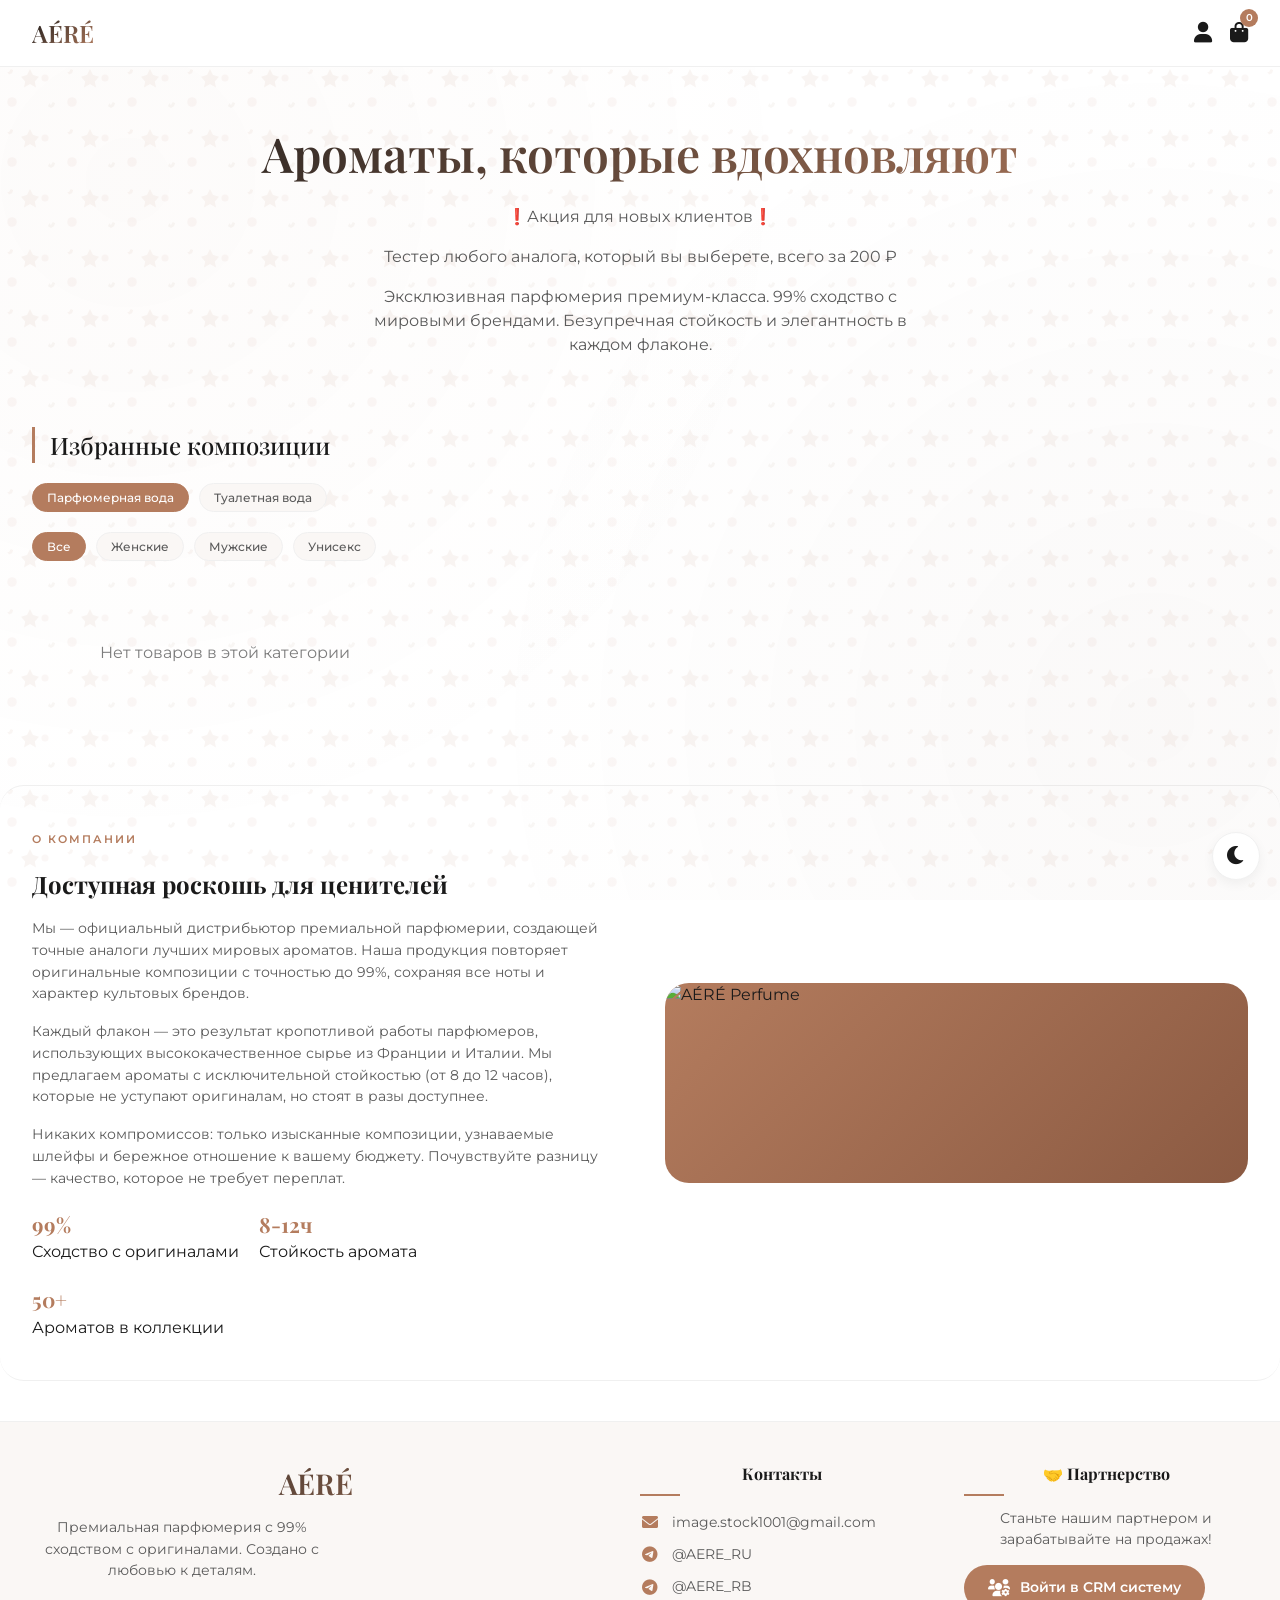
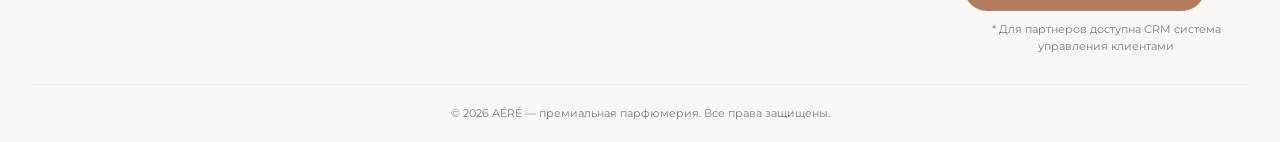
==== index.html @ d22aba27 "Add files via upload" ====
<!DOCTYPE html>
<html lang="ru">
<head>
    <meta charset="UTF-8">
    <meta name="viewport" content="width=device-width, initial-scale=1.0, maximum-scale=1.0, user-scalable=no, viewport-fit=cover">
    <title>AÉRÉ | Минималистичная парфюмерия</title>
    <!-- Google Fonts -->
    <link href="https://fonts.googleapis.com/css2?family=Inter:opsz,wght@14..32,300;14..32,400;14..32,500;14..32,600;14..32,700&display=swap" rel="stylesheet">
    <link href="https://fonts.googleapis.com/css2?family=Montserrat:wght@300;400;500;600;700&family=Playfair+Display:wght@400;500;600;700;800&display=swap" rel="stylesheet">
    <!-- Font Awesome 6 -->
    <link rel="stylesheet" href="https://cdnjs.cloudflare.com/ajax/libs/font-awesome/6.0.0-beta3/css/all.min.css">
    <!-- Подключаем CSS -->
    <link rel="stylesheet" href="style.css">
</head>
<body>

<!-- Кнопка переключения темы -->
<button class="theme-toggle" id="themeToggle" aria-label="Переключить тему">
    <i class="fas fa-moon"></i>
    <i class="fas fa-sun"></i>
</button>

<header>
    <div class="container">
        <div class="navbar">
            <div class="logo">AÉRÉ</div>
            <div class="header-actions">
                <div class="account-icon" id="accountIcon">
                    <i class="fas fa-user"></i>
                    <span class="notification-badge" id="notificationBadge" style="display: none;">0</span>
                </div>
                <div class="cart-icon" id="cartIcon">
                    <i class="fas fa-shopping-bag"></i>
                    <span class="cart-count" id="cartCount">0</span>
                </div>
            </div>
        </div>
    </div>
</header>

<main>
    <div class="container">
        <div class="hero">
            <h1>Ароматы, которые вдохновляют</h1>
            <p>❗️Акция для новых клиентов❗️</p>
            <p>Тестер любого аналога, который вы выберете, всего за 200 ₽</p>
            <p>Эксклюзивная парфюмерия премиум-класса. 99% сходство с мировыми брендами. Безупречная стойкость и элегантность в каждом флаконе.</p>
        </div>

        <div class="section-title">Избранные композиции</div>

        <div class="tabs-container">
            <button class="tab-btn active" data-type="parfum">Парфюмерная вода</button>
            <button class="tab-btn" data-type="eau">Туалетная вода</button>
        </div>

        <div class="gender-tabs-container" id="genderTabsContainer">
            <button class="gender-tab-btn active" data-gender="all">Все</button>
            <button class="gender-tab-btn" data-gender="female">Женские</button>
            <button class="gender-tab-btn" data-gender="male">Мужские</button>
            <button class="gender-tab-btn" data-gender="unisex">Унисекс</button>
        </div>

        <!-- Индикатор загрузки -->
        <div id="loadingIndicator" style="text-align: center; padding: 40px; color: var(--text-muted);">
            <i class="fas fa-spinner fa-spin"></i> Загрузка данных...
        </div>

        <div class="products-grid" id="productsGrid" style="display: none;"></div>
    </div>
</main>

<!-- Секция "О нас" -->
<section class="about-section" id="aboutSection">
    <div class="container">
        <div class="about-grid">
            <div class="about-text">
                <span class="about-tag">О компании</span>
                <h2>Доступная роскошь для ценителей</h2>
                <p>Мы — официальный дистрибьютор премиальной парфюмерии, создающей точные аналоги лучших мировых ароматов. Наша продукция повторяет оригинальные композиции с точностью до 99%, сохраняя все ноты и характер культовых брендов.</p>
                <p>Каждый флакон — это результат кропотливой работы парфюмеров, использующих высококачественное сырье из Франции и Италии. Мы предлагаем ароматы с исключительной стойкостью (от 8 до 12 часов), которые не уступают оригиналам, но стоят в разы доступнее.</p>
                <p>Никаких компромиссов: только изысканные композиции, узнаваемые шлейфы и бережное отношение к вашему бюджету. Почувствуйте разницу — качество, которое не требует переплат.</p>
                <div class="about-stats">
                    <div><strong>99%</strong><span>Сходство с оригиналами</span></div>
                    <div><strong>8-12ч</strong><span>Стойкость аромата</span></div>
                    <div><strong>50+</strong><span>Ароматов в коллекции</span></div>
                </div>
            </div>
            <div class="about-image">
                <img src="https://i.ibb.co/jZDGNg98/photo-2026-06-20-11-38-20.jpg" alt="AÉRÉ Perfume" style="width: 100%; height: 100%; object-fit: cover; border-radius: 24px;">
            </div>
        </div>
    </div>
</section>

<!-- ===== ОБНОВЛЕННЫЙ ФУТЕР ===== -->
<footer>
    <div class="container">
        <div class="footer-content">
            <!-- Бренд -->
            <div class="footer-brand">
                <div class="footer-logo">AÉRÉ</div>
                <p class="footer-description">Премиальная парфюмерия с 99% сходством с оригиналами. Создано с любовью к деталям.</p>
            </div>
            
            <!-- Контакты -->
            <div class="footer-contacts">
                <h4>Контакты</h4>
                <div class="contact-item">
                    <i class="fas fa-envelope"></i>
                    <a href="mailto:image.stock1001@gmail.com">image.stock1001@gmail.com</a>
                </div>
                <div class="contact-item">
                    <i class="fab fa-telegram"></i>
                    <a href="https://t.me/AERE_RU" target="_blank">@AERE_RU</a>
                </div>
                <div class="contact-item">
                    <i class="fab fa-telegram"></i>
                    <a href="https://t.me/AERE_RB" target="_blank">@AERE_RB</a>
                </div>
            </div>
            
            <!-- Партнерство (вместо Поддержки) -->
            <div class="footer-partnership">
                <h4>🤝 Партнерство</h4>
                <p class="partnership-desc">
                    Станьте нашим партнером и зарабатывайте на продажах!
                </p>
                <a href="crm.html" class="partnership-link" target="_blank">
                    <i class="fas fa-users-cog"></i> Войти в CRM систему
                </a>
                <p class="partnership-note">
                    * Для партнеров доступна CRM система управления клиентами
                </p>
            </div>
        </div>
        
        <div class="footer-bottom">
            <p>© 2026 AÉRÉ — премиальная парфюмерия. Все права защищены.</p>
        </div>
    </div>
</footer>

<!-- Корзина -->
<div class="cart-overlay" id="cartOverlay"></div>
<div class="cart-sidebar" id="cartSidebar">
    <div class="cart-header">
        <h3>Корзина</h3>
        <div class="close-cart" id="closeCartBtn">&times;</div>
    </div>
    <div class="cart-items" id="cartItemsContainer">
        <div class="empty-cart-msg">Ваша корзина пуста</div>
    </div>
    <div class="cart-total" id="cartTotalBlock">
        <span>Итого</span>
        <span id="cartTotalPrice">0 ₽</span>
    </div>
    <button class="checkout-btn" id="checkoutBtn">Оформить заказ</button>
</div>

<!-- Личный кабинет -->
<div class="account-overlay" id="accountOverlay"></div>
<div class="account-sidebar" id="accountSidebar">
    <div class="account-header">
        <h3>Личный кабинет</h3>
        <div class="close-account" id="closeAccountBtn">&times;</div>
    </div>
    <div class="account-content" id="accountContent">
        <div id="loginForm" class="account-form">
            <div class="account-avatar">
                <i class="fas fa-user-circle"></i>
            </div>
            <h4>Вход в аккаунт</h4>
            <input type="email" id="loginEmail" placeholder="Email" class="account-input">
            <input type="password" id="loginPassword" placeholder="Пароль" class="account-input">
            <button id="doLoginBtn" class="account-btn">Войти</button>
            <p class="account-switch">Нет аккаунта? <a href="#" id="showRegister">Зарегистрироваться</a></p>
        </div>
        
        <div id="registerForm" class="account-form hidden">
            <div class="account-avatar">
                <i class="fas fa-user-plus"></i>
            </div>
            <h4>Регистрация</h4>
            <input type="text" id="regName" placeholder="Имя" class="account-input">
            <input type="email" id="regEmail" placeholder="Email" class="account-input">
            <input type="text" id="regTelegram" placeholder="Ник в Telegram (например: @username)" class="account-input">
            <input type="password" id="regPassword" placeholder="Пароль" class="account-input">
            <input type="password" id="regConfirm" placeholder="Повторите пароль" class="account-input">
            <button id="doRegisterBtn" class="account-btn">Зарегистрироваться</button>
            <p class="account-switch">Уже есть аккаунт? <a href="#" id="showLogin">Войти</a></p>
        </div>
        
        <div id="userDashboard" class="user-dashboard hidden">
            <div class="account-avatar">
                <i class="fas fa-user-circle"></i>
            </div>
            <h4 id="userNameDisplay">Пользователь</h4>
            <p id="userEmailDisplay"></p>
            <p id="userTelegramDisplay" style="text-align:center;color:var(--text-muted);font-size:0.85rem;"></p>
            
            <div class="notifications-section">
                <div class="notifications-header">
                    <h5><i class="fas fa-bell"></i> Уведомления</h5>
                    <button id="markAllReadBtn" class="mark-read-btn">Прочитать все</button>
                </div>
                <div id="notificationsList" class="notifications-list">
                    <p class="empty-notifications">Нет уведомлений</p>
                </div>
            </div>
            
            <div class="user-orders">
                <h5>Мои заказы</h5>
                <div id="userOrdersList" class="orders-list">
                    <p class="empty-orders">У вас пока нет заказов</p>
                </div>
            </div>
            <button id="logoutBtn" class="account-btn logout-btn">Выйти</button>
        </div>
        
        <div id="adminPanel" class="admin-panel hidden">
            <div class="admin-header">
                <h4><i class="fas fa-shield-alt"></i> Панель администратора</h4>
            </div>
            <div class="admin-send-notification">
                <h5>Отправить уведомление всем пользователям</h5>
                <input type="text" id="notificationTitle" placeholder="Заголовок" class="account-input">
                <textarea id="notificationMessage" placeholder="Текст уведомления..." class="account-textarea" rows="3"></textarea>
                <button id="sendNotificationBtn" class="account-btn">Отправить уведомление</button>
            </div>
            <div class="admin-stats">
                <h5>Статистика</h5>
                <p>Всего пользователей: <span id="totalUsersCount">0</span></p>
                <p>Всего заказов: <span id="totalOrdersCount">0</span></p>
            </div>
            <button id="adminSyncBtn" class="account-btn" style="background: var(--success-color);">
                <i class="fas fa-sync"></i> Синхронизировать с облаком
            </button>
        </div>
    </div>
</div>

<!-- Модальное окно товара -->
<div id="productModal" class="modal-overlay">
    <div class="modal-container">
        <div class="modal-close">&times;</div>
        <div class="modal-content" id="modalContent"></div>
    </div>
</div>

<!-- Модальное окно заказа -->
<div class="order-modal-overlay" id="orderModalOverlay">
    <div class="order-modal-container">
        <div class="order-modal-header">
            <h3>Оформление заказа</h3>
            <div class="order-modal-close" id="orderModalClose">&times;</div>
        </div>
        <div class="order-modal-body">
            <div class="order-summary" id="orderSummary"></div>
            <form id="orderForm">
                <div class="form-group">
                    <label for="deliveryAddress">Адрес доставки</label>
                    <input type="text" id="deliveryAddress" placeholder="Введите полный адрес доставки" required>
                </div>
                <div class="form-group">
                    <label for="deliveryPhone">Телефон для связи</label>
                    <input type="tel" id="deliveryPhone" placeholder="+7 (XXX) XXX-XX-XX" required>
                </div>
                <div class="form-group">
                    <label for="deliveryComment">Комментарий к заказу</label>
                    <textarea id="deliveryComment" rows="3" placeholder="Дополнительные пожелания..."></textarea>
                </div>
                <button type="submit" class="confirm-order-btn" id="confirmOrderBtn">
                    <i class="fas fa-check"></i> Подтвердить заказ
                </button>
            </form>
        </div>
    </div>
</div>

<div id="toastMsg" class="toast-notify">Товар добавлен</div>

<!-- Подключаем скрипты -->
<script src="jsonbin-api.js"></script>
<script src="script.js"></script>
</body>
</html>
---- style.css ----
/* Импорт элегантных шрифтов */
@import url('https://fonts.googleapis.com/css2?family=Montserrat:wght@300;400;500;600;700&family=Playfair+Display:wght@400;500;600;700;800&display=swap');

:root {
    --bg-primary: #ffffff;
    --bg-secondary: #faf7f5;
    --text-primary: #1a1a1a;
    --text-secondary: #5a5a5a;
    --text-muted: #7c7c7c;
    --border-color: #f0f0f0;
    --border-hover: #e8dfd9;
    --card-bg: #ffffff;
    --header-bg: rgba(255, 255, 255, 0.95);
    --shadow-color: rgba(0, 0, 0, 0.05);
    --shadow-hover: rgba(0, 0, 0, 0.12);
    --accent-color: #b47c5e;
    --accent-dark: #8b5a42;
    --button-bg: #1e1e1e;
    --button-hover: #b47c5e;
    --cart-sidebar-bg: #ffffff;
    --toast-bg: rgba(0, 0, 0, 0.8);
    --overlay-bg: rgba(0, 0, 0, 0.5);
}

[data-theme="dark"] {
    --bg-primary: #121212;
    --bg-secondary: #1e1e1e;
    --text-primary: #f5f5f5;
    --text-secondary: #b0b0b0;
    --text-muted: #9e9e9e;
    --border-color: #2a2a2a;
    --border-hover: #3a3a3a;
    --card-bg: #1e1e1e;
    --header-bg: rgba(18, 18, 18, 0.95);
    --shadow-color: rgba(0, 0, 0, 0.3);
    --shadow-hover: rgba(0, 0, 0, 0.5);
    --accent-color: #d49c7a;
    --accent-dark: #b47c5e;
    --button-bg: #2c2c2c;
    --button-hover: #d49c7a;
    --cart-sidebar-bg: #1e1e1e;
    --toast-bg: rgba(255, 255, 255, 0.9);
    --overlay-bg: rgba(0, 0, 0, 0.7);
}

* {
    margin: 0;
    padding: 0;
    box-sizing: border-box;
    -webkit-tap-highlight-color: transparent; /* Запрет подсветки на iOS */
}

html, body {
    touch-action: pan-y pinch-zoom;
    -webkit-text-size-adjust: 100%;
    -webkit-touch-callout: none;
    -webkit-user-select: none;
    user-select: none;
}

body {
    font-family: 'Montserrat', sans-serif;
    background: var(--bg-primary);
    color: var(--text-primary);
    line-height: 1.5;
    scroll-behavior: smooth;
    position: relative;
    transition: background-color 0.3s ease, color 0.3s ease;
    -webkit-tap-highlight-color: transparent;
}

/* Запрет зума на мобильных */
@media (max-width: 1024px) {
    html, body {
        touch-action: manipulation;
    }
}

/* Для iOS Safari - предотвращает автоматический зум при фокусе на полях ввода */
input, select, textarea, button {
    font-size: 16px;
}

/* Фон с анимацией */
body::before {
    content: '';
    position: fixed;
    top: 0;
    left: 0;
    width: 100%;
    height: 100%;
    pointer-events: none;
    z-index: 0;
    background-image: 
        url('data:image/svg+xml;utf8,<svg xmlns="http://www.w3.org/2000/svg" viewBox="0 0 100 100"><path fill="%23b47c5e" opacity="0.08" d="M50,15 L55,25 L65,28 L58,36 L60,46 L50,40 L40,46 L42,36 L35,28 L45,25 Z"/><circle fill="%23b47c5e" opacity="0.06" cx="75" cy="30" r="6"/><circle fill="%23b47c5e" opacity="0.06" cx="20" cy="70" r="8"/><path fill="%238b5a42" opacity="0.05" d="M85,75 L88,70 L92,72 L90,77 L85,80 L80,77 L82,72 Z"/><path fill="%23b47c5e" opacity="0.07" d="M15,20 L18,15 L22,17 L20,22 L15,24 L12,20 Z"/></svg>'),
        radial-gradient(circle at 10% 20%, rgba(180, 124, 94, 0.03) 0%, transparent 50%),
        radial-gradient(circle at 90% 80%, rgba(107, 62, 44, 0.03) 0%, transparent 50%);
    background-repeat: repeat, no-repeat, no-repeat;
    background-size: 60px 60px, cover, cover;
}

/* Плавающие элементы */
.floating-elements {
    position: fixed;
    top: 0;
    left: 0;
    width: 100%;
    height: 100%;
    pointer-events: none;
    z-index: 0;
    overflow: hidden;
}

.floating-element {
    position: absolute;
    font-size: 24px;
    opacity: 0.12;
    animation: floatAround 20s infinite ease-in-out;
    user-select: none;
    pointer-events: none;
}

@keyframes floatAround {
    0%, 100% { transform: translate(0, 0) rotate(0deg); }
    25% { transform: translate(15px, -15px) rotate(5deg); }
    50% { transform: translate(-10px, -25px) rotate(-3deg); }
    75% { transform: translate(20px, -10px) rotate(4deg); }
}

/* Контейнер */
.container {
    max-width: 1280px;
    margin: 0 auto;
    padding: 0 20px;
    position: relative;
    z-index: 1;
}

/* Кнопка переключения темы */
.theme-toggle {
    position: fixed;
    bottom: 20px;
    right: 20px;
    width: 48px;
    height: 48px;
    border-radius: 50%;
    background: var(--card-bg);
    border: 1px solid var(--border-color);
    cursor: pointer;
    display: flex;
    align-items: center;
    justify-content: center;
    font-size: 1.3rem;
    z-index: 1000;
    transition: all 0.3s ease;
    box-shadow: 0 4px 12px var(--shadow-color);
    color: var(--text-primary);
}

.theme-toggle .fa-sun { display: none; }
[data-theme="dark"] .theme-toggle .fa-moon { display: none; }
[data-theme="dark"] .theme-toggle .fa-sun { display: block; color: #ffd966; }

/* ========== HEADER ========== */
header {
    position: sticky;
    top: 0;
    background: var(--header-bg);
    backdrop-filter: blur(14px);
    z-index: 100;
    border-bottom: 1px solid var(--border-color);
}

.navbar {
    display: flex;
    justify-content: space-between;
    align-items: center;
    padding: 15px 0;
}

.logo {
    font-family: 'Playfair Display', serif;
    font-size: 1.5rem;
    font-weight: 600;
    background: linear-gradient(135deg, var(--text-primary), var(--accent-color));
    background-clip: text;
    -webkit-background-clip: text;
    color: transparent;
    cursor: pointer;
}

.header-actions {
    display: flex;
    gap: 18px;
    align-items: center;
}

.account-icon, .cart-icon {
    position: relative;
    font-size: 1.3rem;
    cursor: pointer;
    color: var(--text-primary);
    transition: transform 0.2s;
}

.notification-badge, .cart-count {
    position: absolute;
    top: -8px;
    right: -10px;
    background: var(--accent-color);
    color: white;
    font-size: 0.6rem;
    font-weight: 600;
    border-radius: 50%;
    width: 18px;
    height: 18px;
    display: flex;
    align-items: center;
    justify-content: center;
}

/* ========== ГЕРОЙ ========== */
.hero {
    padding: 50px 0 40px;
    text-align: center;
}

.hero h1 {
    font-family: 'Playfair Display', serif;
    font-size: 2.2rem;
    font-weight: 600;
    background: linear-gradient(120deg, var(--text-primary), var(--accent-color));
    background-clip: text;
    -webkit-background-clip: text;
    color: transparent;
}

.hero p {
    font-size: 1rem;
    color: var(--text-secondary);
    max-width: 580px;
    margin: 16px auto 0;
    line-height: 1.5;
}

/* ========== КАТАЛОГ ========== */
.section-title {
    font-family: 'Playfair Display', serif;
    font-size: 1.5rem;
    font-weight: 500;
    margin: 30px 0 20px;
    border-left: 3px solid var(--accent-color);
    padding-left: 15px;
}

.tabs-container, .gender-tabs-container {
    display: flex;
    gap: 10px;
    margin-bottom: 20px;
    flex-wrap: wrap;
}

.tab-btn, .gender-tab-btn {
    background: none;
    border: 1px solid var(--border-color);
    font-family: 'Montserrat', sans-serif;
    font-weight: 500;
    font-size: 0.75rem;
    padding: 6px 14px;
    border-radius: 40px;
    cursor: pointer;
    color: var(--text-secondary);
    transition: all 0.2s ease;
    background: var(--bg-secondary);
}

.tab-btn.active, .gender-tab-btn.active {
    background: var(--accent-color);
    border-color: var(--accent-color);
    color: white;
}

/* Сетка товаров */
.products-grid {
    display: grid;
    grid-template-columns: repeat(2, 1fr);
    gap: 16px;
    margin-bottom: 60px;
}

@media (min-width: 768px) {
    .container { padding: 0 32px; }
    .hero h1 { font-size: 3rem; }
    .products-grid { grid-template-columns: repeat(3, 1fr); gap: 28px; }
}

.product-card {
    background: var(--card-bg);
    border-radius: 20px;
    overflow: hidden;
    transition: transform 0.3s ease;
    cursor: pointer;
    box-shadow: 0 4px 12px var(--shadow-color);
    border: 1px solid var(--border-color);
}

.product-img {
    background: var(--bg-secondary);
    height: 180px;
    display: flex;
    align-items: center;
    justify-content: center;
    overflow: hidden;
}

@media (min-width: 768px) {
    .product-img { height: 240px; }
}

.product-img img {
    width: 100%;
    height: 100%;
    object-fit: cover;
}

.product-info {
    padding: 12px;
}

.product-title {
    font-family: 'Playfair Display', serif;
    font-weight: 600;
    font-size: 0.9rem;
    margin-bottom: 4px;
}

.price {
    font-weight: 700;
    font-size: 1rem;
    color: var(--accent-color);
    margin: 8px 0;
}

.add-to-cart {
    background: transparent;
    border: 1px solid var(--border-hover);
    padding: 8px 0;
    width: 100%;
    border-radius: 30px;
    font-size: 0.7rem;
    cursor: pointer;
    transition: all 0.2s ease;
}

.add-to-cart:hover {
    background: var(--accent-color);
    border-color: var(--accent-color);
    color: white;
}

/* ========== МОДАЛЬНОЕ ОКНО ========== */
.modal-overlay {
    position: fixed;
    top: 0;
    left: 0;
    width: 100%;
    height: 100%;
    background: rgba(0, 0, 0, 0.9);
    z-index: 2000;
    display: flex;
    align-items: center;
    justify-content: center;
    visibility: hidden;
    opacity: 0;
    transition: all 0.3s ease;
}

.modal-overlay.active {
    visibility: visible;
    opacity: 1;
}

.modal-container {
    background: var(--card-bg);
    width: 100%;
    height: 100%;
    position: relative;
    overflow-y: auto;
}

@media (min-width: 768px) {
    .modal-container {
        width: 90%;
        max-width: 900px;
        height: auto;
        max-height: 85vh;
        border-radius: 28px;
        overflow: hidden;
    }
}

.modal-close {
    position: fixed;
    top: 16px;
    right: 16px;
    width: 44px;
    height: 44px;
    border-radius: 50%;
    background: rgba(0, 0, 0, 0.6);
    display: flex;
    align-items: center;
    justify-content: center;
    font-size: 1.8rem;
    cursor: pointer;
    color: white;
    z-index: 2001;
    border: none;
}

@media (min-width: 768px) {
    .modal-close {
        position: absolute;
    }
}

.modal-content {
    display: flex;
    flex-direction: column;
}

@media (min-width: 768px) {
    .modal-content {
        flex-direction: row;
    }
}

.modal-image {
    width: 100%;
    height: 300px;
    background: linear-gradient(135deg, #2a2a2a, #1a1a1a);
    overflow: hidden;
    flex-shrink: 0;
}

@media (min-width: 768px) {
    .modal-image {
        width: 45%;
        height: auto;
        min-height: 400px;
    }
}

.modal-image img {
    width: 100%;
    height: 100%;
    object-fit: cover;
}

.modal-info {
    padding: 24px 20px 30px;
    background: var(--card-bg);
}

@media (min-width: 768px) {
    .modal-info {
        width: 55%;
        padding: 28px;
        overflow-y: auto;
        max-height: 85vh;
    }
}

.modal-info h2 {
    font-family: 'Playfair Display', serif;
    font-size: 1.5rem;
    margin-bottom: 8px;
}

.modal-type {
    display: inline-block;
    background: var(--accent-color);
    color: white;
    padding: 4px 14px;
    border-radius: 30px;
    font-size: 0.65rem;
    font-weight: 600;
    margin-bottom: 16px;
}

.modal-desc-full {
    color: var(--text-secondary);
    line-height: 1.5;
    margin-bottom: 20px;
    font-size: 0.85rem;
}

.modal-details {
    border-top: 1px solid var(--border-color);
    border-bottom: 1px solid var(--border-color);
    padding: 14px 0;
    margin: 16px 0;
    display: flex;
    gap: 16px;
    flex-wrap: wrap;
}

.modal-details div {
    flex: 1;
}

.modal-details span {
    display: block;
    font-size: 0.6rem;
    color: var(--text-muted);
    text-transform: uppercase;
}

.modal-details strong {
    font-size: 0.85rem;
    color: var(--text-primary);
}

/* Пирамида ароматов */
.modal-notes {
    margin: 20px 0;
    background: var(--bg-secondary);
    border-radius: 16px;
    overflow: hidden;
    border: 1px solid var(--border-color);
}

.notes-title {
    background: linear-gradient(135deg, var(--accent-color) 0%, var(--accent-dark) 100%);
    padding: 10px 16px;
}

.notes-title span {
    font-weight: 600;
    font-size: 0.7rem;
    text-transform: uppercase;
    color: white;
}

.notes-pyramid {
    padding: 16px;
    display: flex;
    flex-direction: column;
    gap: 14px;
}

.note-tier {
    display: flex;
    flex-direction: column;
    gap: 8px;
}

@media (min-width: 480px) {
    .note-tier {
        flex-direction: row;
        align-items: center;
    }
}

.note-badge {
    min-width: 80px;
    padding: 4px 10px;
    border-radius: 30px;
    font-size: 0.6rem;
    font-weight: 600;
    text-align: center;
}

.note-badge.top {
    background: rgba(180, 124, 94, 0.15);
    color: var(--accent-color);
    border-left: 3px solid #e8a87c;
}

.note-badge.heart {
    background: rgba(180, 124, 94, 0.15);
    color: var(--accent-color);
    border-left: 3px solid #d49c7a;
}

.note-badge.base {
    background: rgba(180, 124, 94, 0.15);
    color: var(--accent-color);
    border-left: 3px solid #8b5a42;
}

.note-list {
    display: flex;
    flex-wrap: wrap;
    gap: 6px;
}

.note-item {
    background: var(--card-bg);
    padding: 4px 12px;
    border-radius: 25px;
    font-size: 0.7rem;
    color: var(--text-primary);
    border: 1px solid var(--border-color);
}

/* ЦЕНА И КНОПКА - В НАЧАЛЕ ОПИСАНИЯ */
.modal-price {
    font-size: 1.6rem;
    font-weight: bold;
    color: var(--accent-color);
    margin: 20px 0 16px;
    text-align: center;
    padding: 12px;
    background: var(--bg-secondary);
    border-radius: 16px;
}

.modal-add-btn {
    background: var(--accent-color);
    color: white;
    border: none;
    padding: 16px 20px;
    border-radius: 40px;
    font-weight: 700;
    cursor: pointer;
    width: 100%;
    font-size: 1rem;
    display: flex;
    align-items: center;
    justify-content: center;
    gap: 10px;
    margin-bottom: 20px;
    transition: all 0.2s ease;
}

.modal-add-btn:active {
    transform: scale(0.97);
}

/* ========== ЛИЧНЫЙ КАБИНЕТ ========== */
.account-overlay {
    position: fixed;
    top: 0;
    left: 0;
    width: 100%;
    height: 100%;
    background: var(--overlay-bg);
    backdrop-filter: blur(4px);
    z-index: 200;
    visibility: hidden;
    opacity: 0;
    transition: all 0.2s ease;
}

.account-overlay.active {
    visibility: visible;
    opacity: 1;
}

.account-sidebar {
    position: fixed;
    top: 0;
    right: 0;
    width: 100%;
    height: 100%;
    background: var(--cart-sidebar-bg);
    z-index: 201;
    padding: 24px 20px;
    display: flex;
    flex-direction: column;
    transform: translateX(100%);
    transition: transform 0.3s ease;
}

@media (min-width: 480px) {
    .account-sidebar {
        width: 400px;
    }
}

.account-sidebar.open {
    transform: translateX(0);
}

.account-header {
    display: flex;
    justify-content: space-between;
    align-items: center;
    border-bottom: 1px solid var(--border-color);
    padding-bottom: 16px;
    margin-bottom: 24px;
}

.account-header h3 {
    font-family: 'Playfair Display', serif;
    font-size: 1.4rem;
    color: var(--text-primary);
}

.close-account {
    font-size: 1.8rem;
    cursor: pointer;
    color: var(--text-muted);
    line-height: 1;
}

.close-account:hover {
    color: var(--accent-color);
}

.account-content {
    flex: 1;
    overflow-y: auto;
}

/* Формы */
.account-form {
    display: flex;
    flex-direction: column;
    gap: 16px;
}

.account-avatar {
    text-align: center;
    font-size: 4rem;
    color: var(--accent-color);
    margin-bottom: 8px;
}

.account-form h4 {
    text-align: center;
    font-family: 'Playfair Display', serif;
    font-size: 1.3rem;
    color: var(--text-primary);
    margin-bottom: 8px;
}

.account-input {
    background: var(--bg-secondary);
    border: 1px solid var(--border-color);
    border-radius: 12px;
    padding: 14px 16px;
    font-family: 'Montserrat', sans-serif;
    font-size: 0.9rem;
    color: var(--text-primary);
    transition: all 0.2s;
    width: 100%;
}

.account-input:focus {
    outline: none;
    border-color: var(--accent-color);
}

.account-btn {
    background: var(--button-bg);
    color: white;
    border: none;
    padding: 14px;
    border-radius: 40px;
    font-weight: 600;
    font-size: 0.95rem;
    cursor: pointer;
    transition: background 0.25s;
    margin-top: 8px;
    width: 100%;
}

.account-btn:hover {
    background: var(--accent-color);
}

.account-switch {
    text-align: center;
    font-size: 0.85rem;
    color: var(--text-muted);
    margin-top: 16px;
}

.account-switch a {
    color: var(--accent-color);
    text-decoration: none;
    cursor: pointer;
}

/* Панель пользователя */
.user-dashboard {
    display: flex;
    flex-direction: column;
    gap: 20px;
}

.user-dashboard h4 {
    font-family: 'Playfair Display', serif;
    font-size: 1.2rem;
    color: var(--text-primary);
    text-align: center;
}

.user-dashboard #userEmailDisplay {
    text-align: center;
    color: var(--text-muted);
    font-size: 0.85rem;
}

/* Уведомления */
.notifications-section {
    margin: 16px 0;
    border-top: 1px solid var(--border-color);
    padding-top: 16px;
}

.notifications-header {
    display: flex;
    justify-content: space-between;
    align-items: center;
    margin-bottom: 12px;
}

.notifications-header h5 {
    font-weight: 600;
    font-size: 0.9rem;
    color: var(--text-primary);
}

.mark-read-btn {
    background: none;
    border: none;
    font-size: 0.7rem;
    color: var(--accent-color);
    cursor: pointer;
}

.notifications-list {
    max-height: 200px;
    overflow-y: auto;
}

.notification-item {
    background: var(--bg-secondary);
    border-radius: 12px;
    padding: 10px;
    margin-bottom: 8px;
    border-left: 3px solid var(--accent-color);
}

.notification-item.unread {
    background: rgba(180, 124, 94, 0.1);
    border-left-color: #e74c3c;
}

.notification-title {
    font-weight: 600;
    font-size: 0.8rem;
    margin-bottom: 4px;
    display: flex;
    justify-content: space-between;
}

.notification-date {
    font-size: 0.6rem;
    color: var(--text-muted);
}

.notification-message {
    font-size: 0.75rem;
    color: var(--text-secondary);
}

/* Заказы */
.user-orders {
    margin-top: 16px;
    border-top: 1px solid var(--border-color);
    padding-top: 16px;
}

.user-orders h5 {
    font-weight: 600;
    font-size: 0.9rem;
    margin-bottom: 12px;
}

.orders-list {
    max-height: 200px;
    overflow-y: auto;
}

.order-item {
    background: var(--bg-secondary);
    border-radius: 12px;
    padding: 10px;
    margin-bottom: 8px;
    border: 1px solid var(--border-color);
}

.order-item p {
    font-size: 0.75rem;
    margin-bottom: 4px;
}

.order-total {
    font-weight: 600;
    color: var(--accent-color);
    margin-top: 6px;
}

.logout-btn {
    background: transparent;
    border: 1.5px solid var(--border-hover);
    color: var(--text-primary);
    margin-top: 16px;
}

.logout-btn:hover {
    background: var(--accent-color);
    border-color: var(--accent-color);
    color: white;
}

/* Админ панель */
.admin-panel {
    margin-top: 20px;
    padding-top: 20px;
    border-top: 2px solid var(--accent-color);
}

.admin-header h4 {
    font-family: 'Playfair Display', serif;
    color: var(--accent-color);
    margin-bottom: 16px;
    text-align: center;
    font-size: 1rem;
}

.account-textarea {
    background: var(--bg-secondary);
    border: 1px solid var(--border-color);
    border-radius: 12px;
    padding: 12px;
    font-family: 'Montserrat', sans-serif;
    font-size: 0.85rem;
    color: var(--text-primary);
    width: 100%;
    resize: vertical;
    margin-bottom: 12px;
}

.admin-stats {
    margin-top: 16px;
    padding: 12px;
    background: var(--bg-secondary);
    border-radius: 16px;
}

.admin-stats p {
    font-size: 0.8rem;
    margin-bottom: 6px;
}

.admin-stats span {
    font-weight: 600;
    color: var(--accent-color);
}

/* Управление товарами */
.product-management {
    margin-top: 20px;
    padding-top: 16px;
    border-top: 1px solid var(--border-color);
}

.product-management h5 {
    font-size: 0.9rem;
    margin-bottom: 12px;
    display: flex;
    align-items: center;
    gap: 8px;
}

.product-form {
    background: var(--bg-secondary);
    padding: 16px;
    border-radius: 16px;
    margin-bottom: 16px;
}

.product-form .account-input,
.product-form .account-textarea {
    margin-bottom: 10px;
}

.product-form-buttons {
    display: flex;
    gap: 10px;
}

.admin-products-list {
    max-height: 300px;
    overflow-y: auto;
}

.admin-product-item {
    display: flex;
    justify-content: space-between;
    align-items: center;
    padding: 10px;
    background: var(--bg-secondary);
    border-radius: 12px;
    margin-bottom: 8px;
}

.admin-product-info strong {
    font-size: 0.8rem;
    display: block;
}

.admin-product-info span {
    font-size: 0.7rem;
    color: var(--accent-color);
}

.admin-product-actions {
    display: flex;
    gap: 8px;
}

.admin-product-actions button {
    background: none;
    border: none;
    font-size: 1rem;
    cursor: pointer;
    padding: 6px;
}

.edit-product-btn { color: var(--accent-color); }
.delete-product-btn { color: #e74c3c; }

/* Корзина */
.cart-overlay {
    position: fixed;
    top: 0;
    left: 0;
    width: 100%;
    height: 100%;
    background: var(--overlay-bg);
    backdrop-filter: blur(4px);
    z-index: 200;
    visibility: hidden;
    opacity: 0;
    transition: all 0.2s ease;
}

.cart-overlay.active {
    visibility: visible;
    opacity: 1;
}

.cart-sidebar {
    position: fixed;
    top: 0;
    right: 0;
    width: 100%;
    height: 100%;
    background: var(--cart-sidebar-bg);
    z-index: 201;
    padding: 24px 20px;
    display: flex;
    flex-direction: column;
    transform: translateX(100%);
    transition: transform 0.3s ease;
}

@media (min-width: 480px) {
    .cart-sidebar {
        width: 400px;
    }
}

.cart-sidebar.open {
    transform: translateX(0);
}

.cart-header {
    display: flex;
    justify-content: space-between;
    align-items: center;
    border-bottom: 1px solid var(--border-color);
    padding-bottom: 16px;
    margin-bottom: 20px;
}

.cart-header h3 {
    font-family: 'Playfair Display', serif;
    font-size: 1.3rem;
}

.close-cart {
    font-size: 1.6rem;
    cursor: pointer;
    color: var(--text-muted);
}

.cart-items {
    flex: 1;
    overflow-y: auto;
}

.cart-item {
    display: flex;
    justify-content: space-between;
    align-items: center;
    padding: 12px 0;
    border-bottom: 1px solid var(--border-color);
    gap: 10px;
    flex-wrap: wrap;
}

.cart-item-info h4 {
    font-size: 0.85rem;
}

.cart-item-actions {
    display: flex;
    align-items: center;
    gap: 12px;
}

.cart-total {
    border-top: 1px solid var(--border-color);
    padding-top: 16px;
    font-weight: 600;
    font-size: 1.1rem;
    display: flex;
    justify-content: space-between;
}

.checkout-btn {
    background: var(--button-bg);
    color: white;
    border: none;
    padding: 14px;
    width: 100%;
    border-radius: 40px;
    font-weight: 600;
    font-size: 0.9rem;
    cursor: pointer;
    margin-top: 16px;
}

/* Секция "О нас" */
.about-section {
    background: var(--card-bg);
    border-radius: 24px;
    padding: 40px 0;
    margin: 40px 0;
    border-top: 1px solid var(--border-color);
    border-bottom: 1px solid var(--border-color);
}

.about-grid {
    display: flex;
    flex-direction: column;
    gap: 30px;
}

@media (min-width: 768px) {
    .about-grid {
        flex-direction: row;
        gap: 50px;
        align-items: center;
    }
    .about-text, .about-image { flex: 1; }
}

.about-tag {
    font-size: 0.7rem;
    letter-spacing: 2px;
    text-transform: uppercase;
    color: var(--accent-color);
    font-weight: 600;
}

.about-text h2 {
    font-family: 'Playfair Display', serif;
    font-size: 1.5rem;
    margin: 16px 0;
}

.about-text p {
    color: var(--text-secondary);
    line-height: 1.6;
    margin-bottom: 16px;
    font-size: 0.85rem;
}

.about-stats {
    display: flex;
    gap: 20px;
    margin-top: 20px;
    flex-wrap: wrap;
}

.about-stats strong {
    display: block;
    font-size: 1.3rem;
    font-family: 'Playfair Display', serif;
    color: var(--accent-color);
}

.about-image {
    background: linear-gradient(135deg, var(--accent-color) 0%, var(--accent-dark) 100%);
    border-radius: 24px;
    height: 200px;
    display: flex;
    align-items: center;
    justify-content: center;
    overflow: hidden;
}

.about-image img {
    width: 100%;
    height: 100%;
    object-fit: cover;
    border-radius: 24px;
}

/* Toast */
.toast-notify {
    position: fixed;
    bottom: 80px;
    left: 50%;
    transform: translateX(-50%) scale(0.9);
    background: var(--toast-bg);
    color: var(--text-primary);
    padding: 10px 20px;
    border-radius: 40px;
    font-size: 0.8rem;
    font-weight: 500;
    backdrop-filter: blur(8px);
    z-index: 300;
    opacity: 0;
    transition: all 0.2s ease;
    text-align: center;
    white-space: nowrap;
}

@media (max-width: 480px) {
    .toast-notify {
        white-space: normal;
        max-width: 80%;
    }
}

.toast-notify.show {
    opacity: 1;
    transform: translateX(-50%) scale(1);
}

/* Footer */
footer {
    text-align: center;
    padding: 30px 0 20px;
    color: var(--text-muted);
    font-size: 0.7rem;
    border-top: 1px solid var(--border-color);
}

/* Утилиты */
.hidden { display: none; }

/* Скролл */
::-webkit-scrollbar { width: 4px; }
::-webkit-scrollbar-track { background: var(--bg-secondary); }
::-webkit-scrollbar-thumb { background: var(--accent-color); border-radius: 4px; }

/* ========== МОДАЛЬНОЕ ОКНО ЗАКАЗА ========== */
.order-modal-overlay {
    position: fixed;
    top: 0;
    left: 0;
    width: 100%;
    height: 100%;
    background: rgba(0, 0, 0, 0.7);
    backdrop-filter: blur(8px);
    z-index: 3000;
    display: flex;
    align-items: center;
    justify-content: center;
    visibility: hidden;
    opacity: 0;
    transition: all 0.3s ease;
}

.order-modal-overlay.active {
    visibility: visible;
    opacity: 1;
}

.order-modal-container {
    background: var(--card-bg);
    border-radius: 24px;
    width: 90%;
    max-width: 500px;
    max-height: 90vh;
    overflow-y: auto;
    padding: 30px;
    position: relative;
    transform: scale(0.95);
    transition: transform 0.3s ease;
}

.order-modal-overlay.active .order-modal-container {
    transform: scale(1);
}

.order-modal-header {
    display: flex;
    justify-content: space-between;
    align-items: center;
    margin-bottom: 20px;
    border-bottom: 1px solid var(--border-color);
    padding-bottom: 15px;
}

.order-modal-header h3 {
    font-family: 'Playfair Display', serif;
    font-size: 1.4rem;
    color: var(--text-primary);
}

.order-modal-close {
    font-size: 1.8rem;
    cursor: pointer;
    color: var(--text-muted);
    transition: color 0.2s;
}

.order-modal-close:hover {
    color: var(--accent-color);
}

.order-summary {
    background: var(--bg-secondary);
    border-radius: 16px;
    padding: 16px;
    margin-bottom: 20px;
}

.order-summary h4 {
    font-size: 0.9rem;
    margin-bottom: 12px;
    color: var(--text-secondary);
}

.order-summary-items {
    max-height: 150px;
    overflow-y: auto;
}

.order-summary-item {
    display: flex;
    justify-content: space-between;
    padding: 6px 0;
    font-size: 0.85rem;
    border-bottom: 1px solid var(--border-color);
}

.order-summary-item:last-child {
    border-bottom: none;
}

.order-summary-total {
    display: flex;
    justify-content: space-between;
    padding-top: 12px;
    margin-top: 12px;
    border-top: 2px solid var(--border-color);
    font-weight: 700;
    font-size: 1.1rem;
    color: var(--accent-color);
}

.form-group {
    margin-bottom: 16px;
}

.form-group label {
    display: block;
    font-size: 0.85rem;
    font-weight: 600;
    margin-bottom: 6px;
    color: var(--text-secondary);
}

.form-group input,
.form-group textarea {
    width: 100%;
    padding: 12px 16px;
    border: 1px solid var(--border-color);
    border-radius: 12px;
    background: var(--bg-secondary);
    color: var(--text-primary);
    font-family: 'Montserrat', sans-serif;
    font-size: 0.9rem;
    transition: border-color 0.2s;
}

.form-group input:focus,
.form-group textarea:focus {
    outline: none;
    border-color: var(--accent-color);
}

.form-group textarea {
    resize: vertical;
    min-height: 80px;
}

.confirm-order-btn {
    width: 100%;
    padding: 16px;
    background: var(--accent-color);
    color: white;
    border: none;
    border-radius: 40px;
    font-weight: 700;
    font-size: 1rem;
    cursor: pointer;
    transition: all 0.2s;
    display: flex;
    align-items: center;
    justify-content: center;
    gap: 10px;
}

.confirm-order-btn:hover {
    background: var(--accent-dark);
    transform: translateY(-2px);
    box-shadow: 0 4px 15px rgba(180, 124, 94, 0.3);
}

.confirm-order-btn:active {
    transform: translateY(0);
}

.confirm-order-btn:disabled {
    opacity: 0.6;
    cursor: not-allowed;
    transform: none;
}

/* Анимация загрузки */
.loading-spinner {
    display: inline-block;
    width: 20px;
    height: 20px;
    border: 2px solid rgba(255,255,255,0.3);
    border-radius: 50%;
    border-top-color: white;
    animation: spin 0.8s linear infinite;
}

@keyframes spin {
    to { transform: rotate(360deg); }
}

@media (max-width: 480px) {
    .order-modal-container {
        padding: 20px;
        width: 95%;
    }
}

/* ========== ОБНОВЛЕННЫЙ ФУТЕР ========== */
footer {
    background: var(--bg-secondary);
    border-top: 1px solid var(--border-color);
    padding: 40px 0 20px;
    margin-top: 40px;
}

.footer-content {
    display: grid;
    grid-template-columns: 1fr;
    gap: 30px;
    margin-bottom: 30px;
}

@media (min-width: 768px) {
    .footer-content {
        grid-template-columns: 2fr 1fr 1fr;
        gap: 40px;
    }
}

.footer-logo {
    font-family: 'Playfair Display', serif;
    font-size: 1.8rem;
    font-weight: 600;
    background: linear-gradient(135deg, var(--text-primary), var(--accent-color));
    background-clip: text;
    -webkit-background-clip: text;
    color: transparent;
    margin-bottom: 12px;
}

.footer-description {
    color: var(--text-secondary);
    font-size: 0.85rem;
    line-height: 1.6;
    max-width: 300px;
}

.footer-contacts h4,
.footer-social h4 {
    font-family: 'Playfair Display', serif;
    font-size: 1rem;
    color: var(--text-primary);
    margin-bottom: 16px;
    position: relative;
    padding-bottom: 10px;
}

.footer-contacts h4::after,
.footer-social h4::after {
    content: '';
    position: absolute;
    bottom: 0;
    left: 0;
    width: 40px;
    height: 2px;
    background: var(--accent-color);
}

.contact-item {
    display: flex;
    align-items: center;
    gap: 12px;
    margin-bottom: 12px;
    color: var(--text-secondary);
    font-size: 0.85rem;
    transition: all 0.2s ease;
}

.contact-item i {
    width: 20px;
    color: var(--accent-color);
    font-size: 1rem;
}

.contact-item a {
    color: var(--text-secondary);
    text-decoration: none;
    transition: color 0.2s ease;
}

.contact-item a:hover {
    color: var(--accent-color);
}

.social-links {
    display: flex;
    gap: 16px;
    margin-top: 8px;
}

.social-link {
    display: flex;
    align-items: center;
    justify-content: center;
    width: 44px;
    height: 44px;
    border-radius: 50%;
    background: var(--card-bg);
    border: 1px solid var(--border-color);
    color: var(--text-secondary);
    font-size: 1.2rem;
    transition: all 0.3s ease;
    text-decoration: none;
}

.social-link:hover {
    background: var(--accent-color);
    color: white;
    border-color: var(--accent-color);
    transform: translateY(-3px);
    box-shadow: 0 4px 12px rgba(180, 124, 94, 0.3);
}

.footer-bottom {
    border-top: 1px solid var(--border-color);
    padding-top: 20px;
    text-align: center;
}

.footer-bottom p {
    color: var(--text-muted);
    font-size: 0.7rem;
}

/* Адаптив для футера */
@media (max-width: 480px) {
    .footer-content {
        gap: 25px;
    }
    
    .footer-contacts h4::after,
    .footer-social h4::after {
        width: 30px;
    }
    
    .contact-item {
        font-size: 0.8rem;
    }
    
    .social-link {
        width: 38px;
        height: 38px;
        font-size: 1rem;
    }
}

/* ===== ЗАПРЕТ ЗУМА НА МОБИЛЬНЫХ ===== */
@media (max-width: 1024px) {
    html, body {
        touch-action: manipulation;
        -webkit-user-select: none;
        user-select: none;
    }
}

/* Запрет выделения текста */
.no-select {
    -webkit-user-select: none;
    user-select: none;
}
/* ========== ПАРТНЕРСТВО В ФУТЕРЕ ========== */
.footer-partnership {
    display: flex;
    flex-direction: column;
}

.footer-partnership h4 {
    font-family: 'Playfair Display', serif;
    font-size: 1rem;
    color: var(--text-primary);
    margin-bottom: 12px;
    position: relative;
    padding-bottom: 10px;
}

.footer-partnership h4::after {
    content: '';
    position: absolute;
    bottom: 0;
    left: 0;
    width: 40px;
    height: 2px;
    background: var(--accent-color);
}

.partnership-desc {
    color: var(--text-secondary);
    font-size: 0.85rem;
    line-height: 1.6;
    margin-bottom: 14px;
}

.partnership-link {
    display: inline-flex;
    align-items: center;
    gap: 10px;
    background: var(--accent-color);
    color: white;
    padding: 12px 24px;
    border-radius: 40px;
    text-decoration: none;
    font-weight: 600;
    font-size: 0.9rem;
    transition: all 0.3s ease;
    width: fit-content;
}

.partnership-link:hover {
    background: var(--accent-dark);
    transform: translateY(-2px);
    box-shadow: 0 4px 15px rgba(180, 124, 94, 0.3);
}

.partnership-link i {
    font-size: 1.1rem;
}

.partnership-note {
    color: var(--text-muted);
    font-size: 0.7rem;
    margin-top: 10px;
}

/* Адаптив для футера */
@media (max-width: 768px) {
    .partnership-link {
        width: 100%;
        justify-content: center;
    }
}

@media (max-width: 480px) {
    .footer-partnership h4::after {
        width: 30px;
    }
}
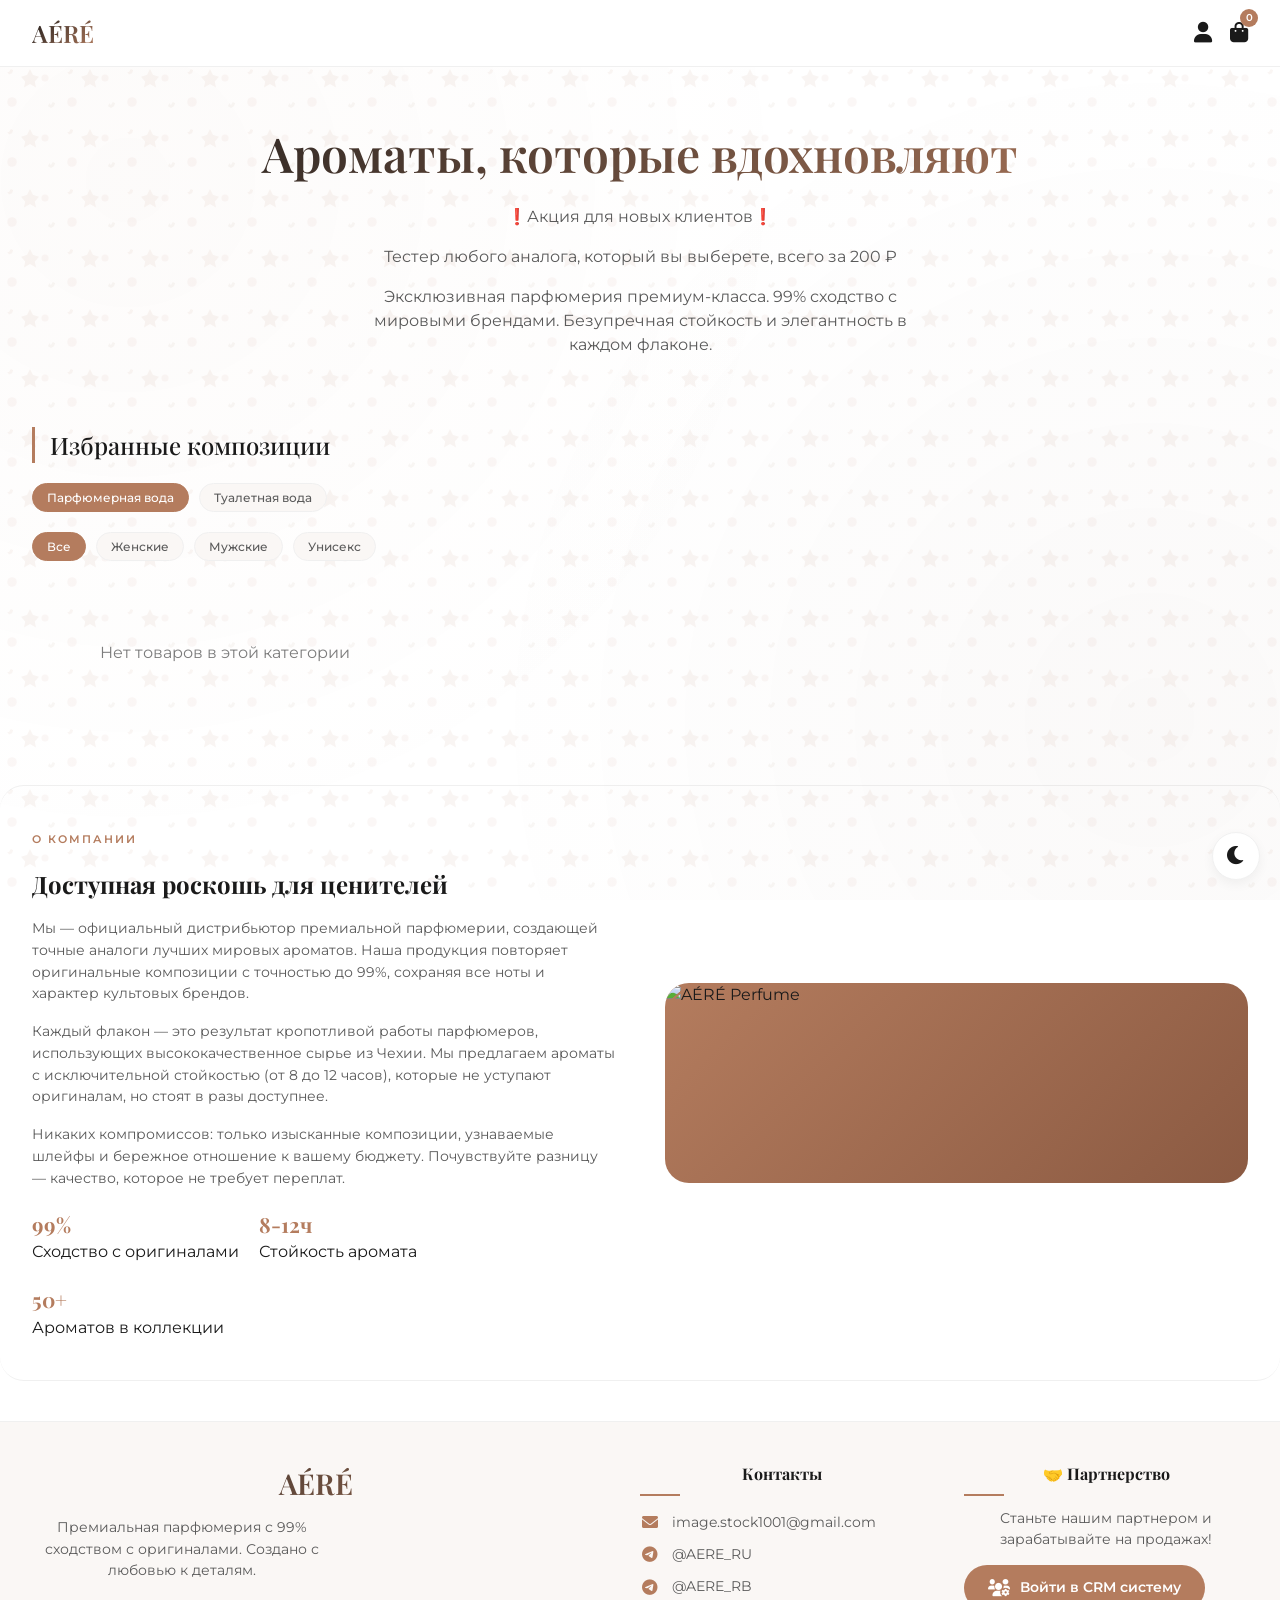
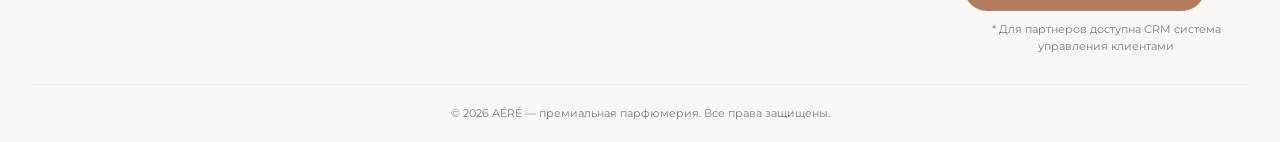
==== commit febff732: "Update index.html" ====
--- a/index.html
+++ b/index.html
@@ -78,7 +78,7 @@
                 <span class="about-tag">О компании</span>
                 <h2>Доступная роскошь для ценителей</h2>
                 <p>Мы — официальный дистрибьютор премиальной парфюмерии, создающей точные аналоги лучших мировых ароматов. Наша продукция повторяет оригинальные композиции с точностью до 99%, сохраняя все ноты и характер культовых брендов.</p>
-                <p>Каждый флакон — это результат кропотливой работы парфюмеров, использующих высококачественное сырье из Франции и Италии. Мы предлагаем ароматы с исключительной стойкостью (от 8 до 12 часов), которые не уступают оригиналам, но стоят в разы доступнее.</p>
+                <p>Каждый флакон — это результат кропотливой работы парфюмеров, использующих высококачественное сырье из Чехии. Мы предлагаем ароматы с исключительной стойкостью (от 8 до 12 часов), которые не уступают оригиналам, но стоят в разы доступнее.</p>
                 <p>Никаких компромиссов: только изысканные композиции, узнаваемые шлейфы и бережное отношение к вашему бюджету. Почувствуйте разницу — качество, которое не требует переплат.</p>
                 <div class="about-stats">
                     <div><strong>99%</strong><span>Сходство с оригиналами</span></div>
@@ -284,4 +284,4 @@
 <script src="jsonbin-api.js"></script>
 <script src="script.js"></script>
 </body>
-</html>+</html>
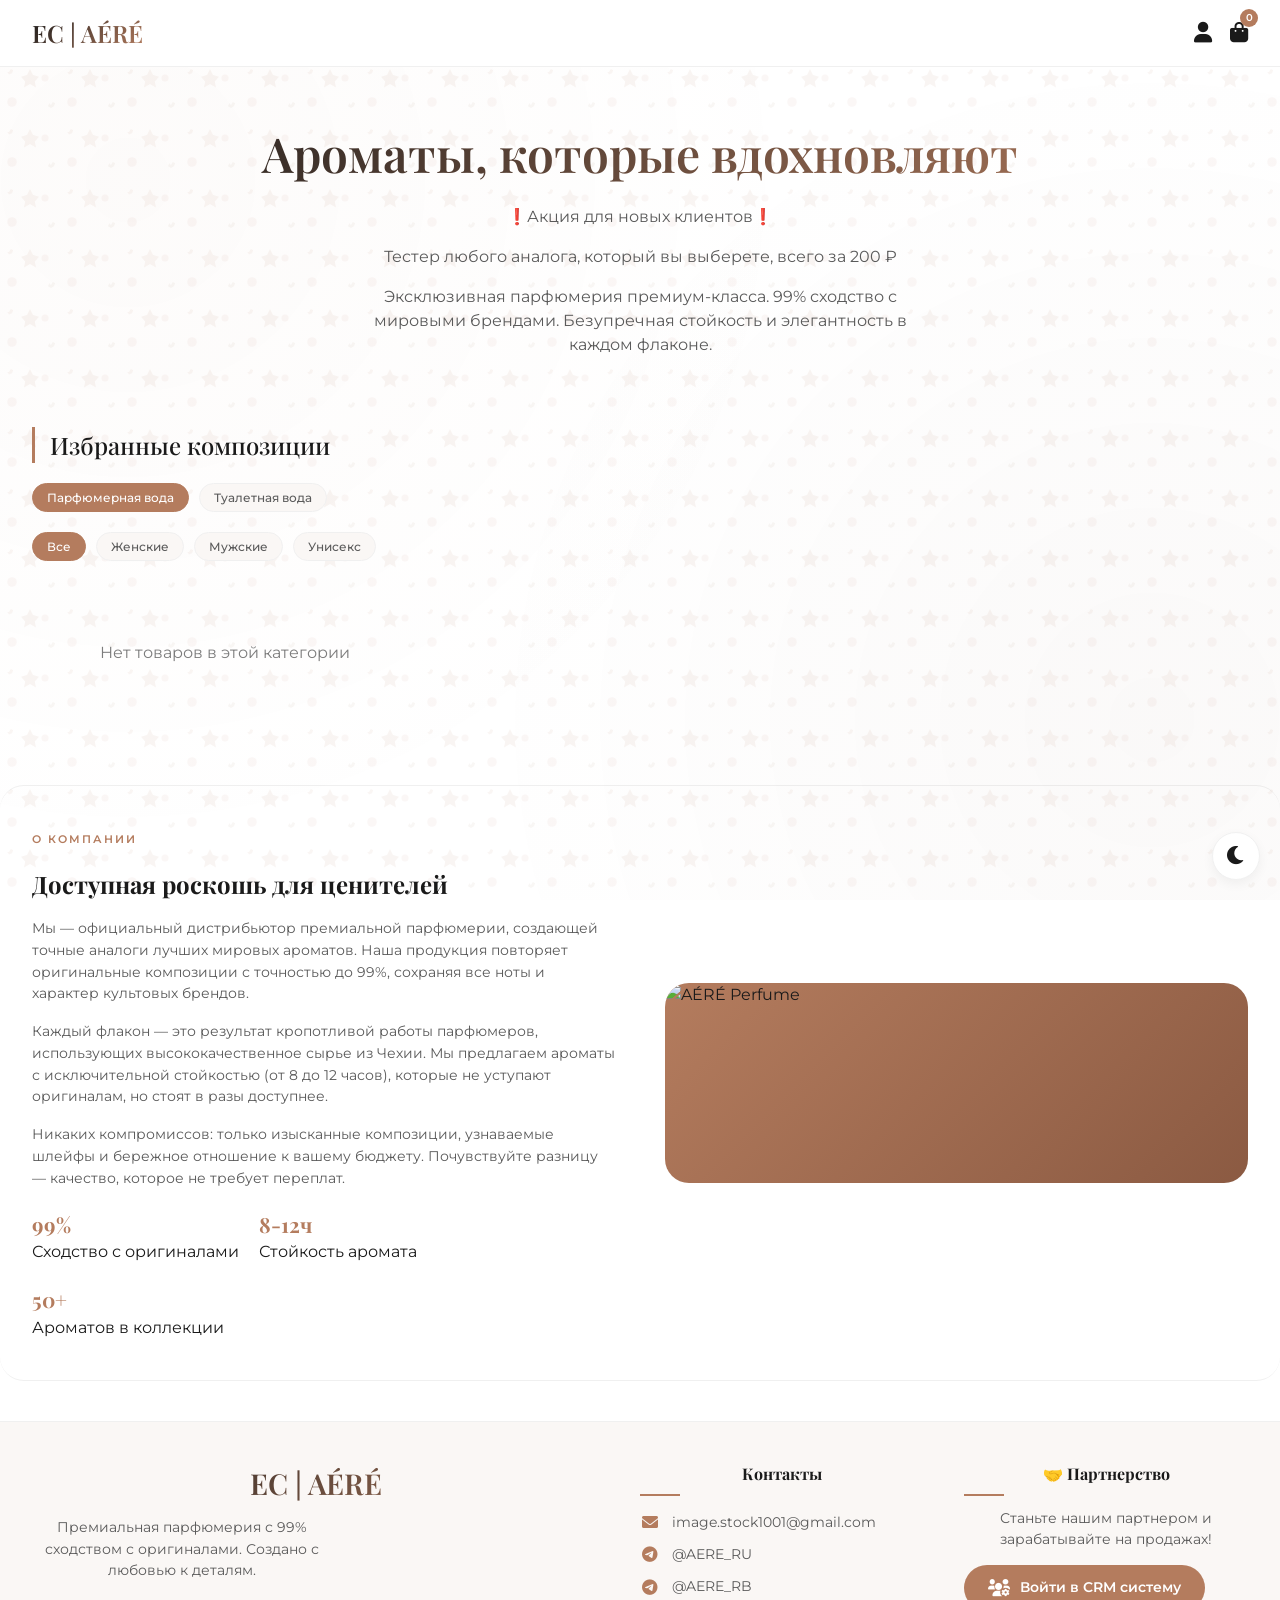
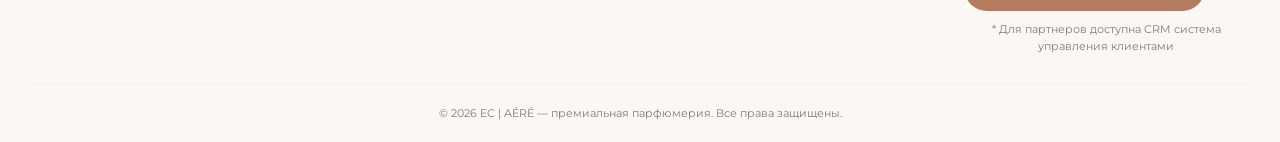
==== commit 409df082: "Update index.html" ====
--- a/index.html
+++ b/index.html
@@ -3,7 +3,7 @@
 <head>
     <meta charset="UTF-8">
     <meta name="viewport" content="width=device-width, initial-scale=1.0, maximum-scale=1.0, user-scalable=no, viewport-fit=cover">
-    <title>AÉRÉ | Минималистичная парфюмерия</title>
+    <title>EC | AÉRÉ | Минималистичная парфюмерия</title>
     <!-- Google Fonts -->
     <link href="https://fonts.googleapis.com/css2?family=Inter:opsz,wght@14..32,300;14..32,400;14..32,500;14..32,600;14..32,700&display=swap" rel="stylesheet">
     <link href="https://fonts.googleapis.com/css2?family=Montserrat:wght@300;400;500;600;700&family=Playfair+Display:wght@400;500;600;700;800&display=swap" rel="stylesheet">
@@ -23,7 +23,7 @@
 <header>
     <div class="container">
         <div class="navbar">
-            <div class="logo">AÉRÉ</div>
+            <div class="logo">EC | AÉRÉ</div>
             <div class="header-actions">
                 <div class="account-icon" id="accountIcon">
                     <i class="fas fa-user"></i>
@@ -99,7 +99,7 @@
         <div class="footer-content">
             <!-- Бренд -->
             <div class="footer-brand">
-                <div class="footer-logo">AÉRÉ</div>
+                <div class="footer-logo">EC | AÉRÉ</div>
                 <p class="footer-description">Премиальная парфюмерия с 99% сходством с оригиналами. Создано с любовью к деталям.</p>
             </div>
             
@@ -136,7 +136,7 @@
         </div>
         
         <div class="footer-bottom">
-            <p>© 2026 AÉRÉ — премиальная парфюмерия. Все права защищены.</p>
+            <p>© 2026 EC | AÉRÉ — премиальная парфюмерия. Все права защищены.</p>
         </div>
     </div>
 </footer>
